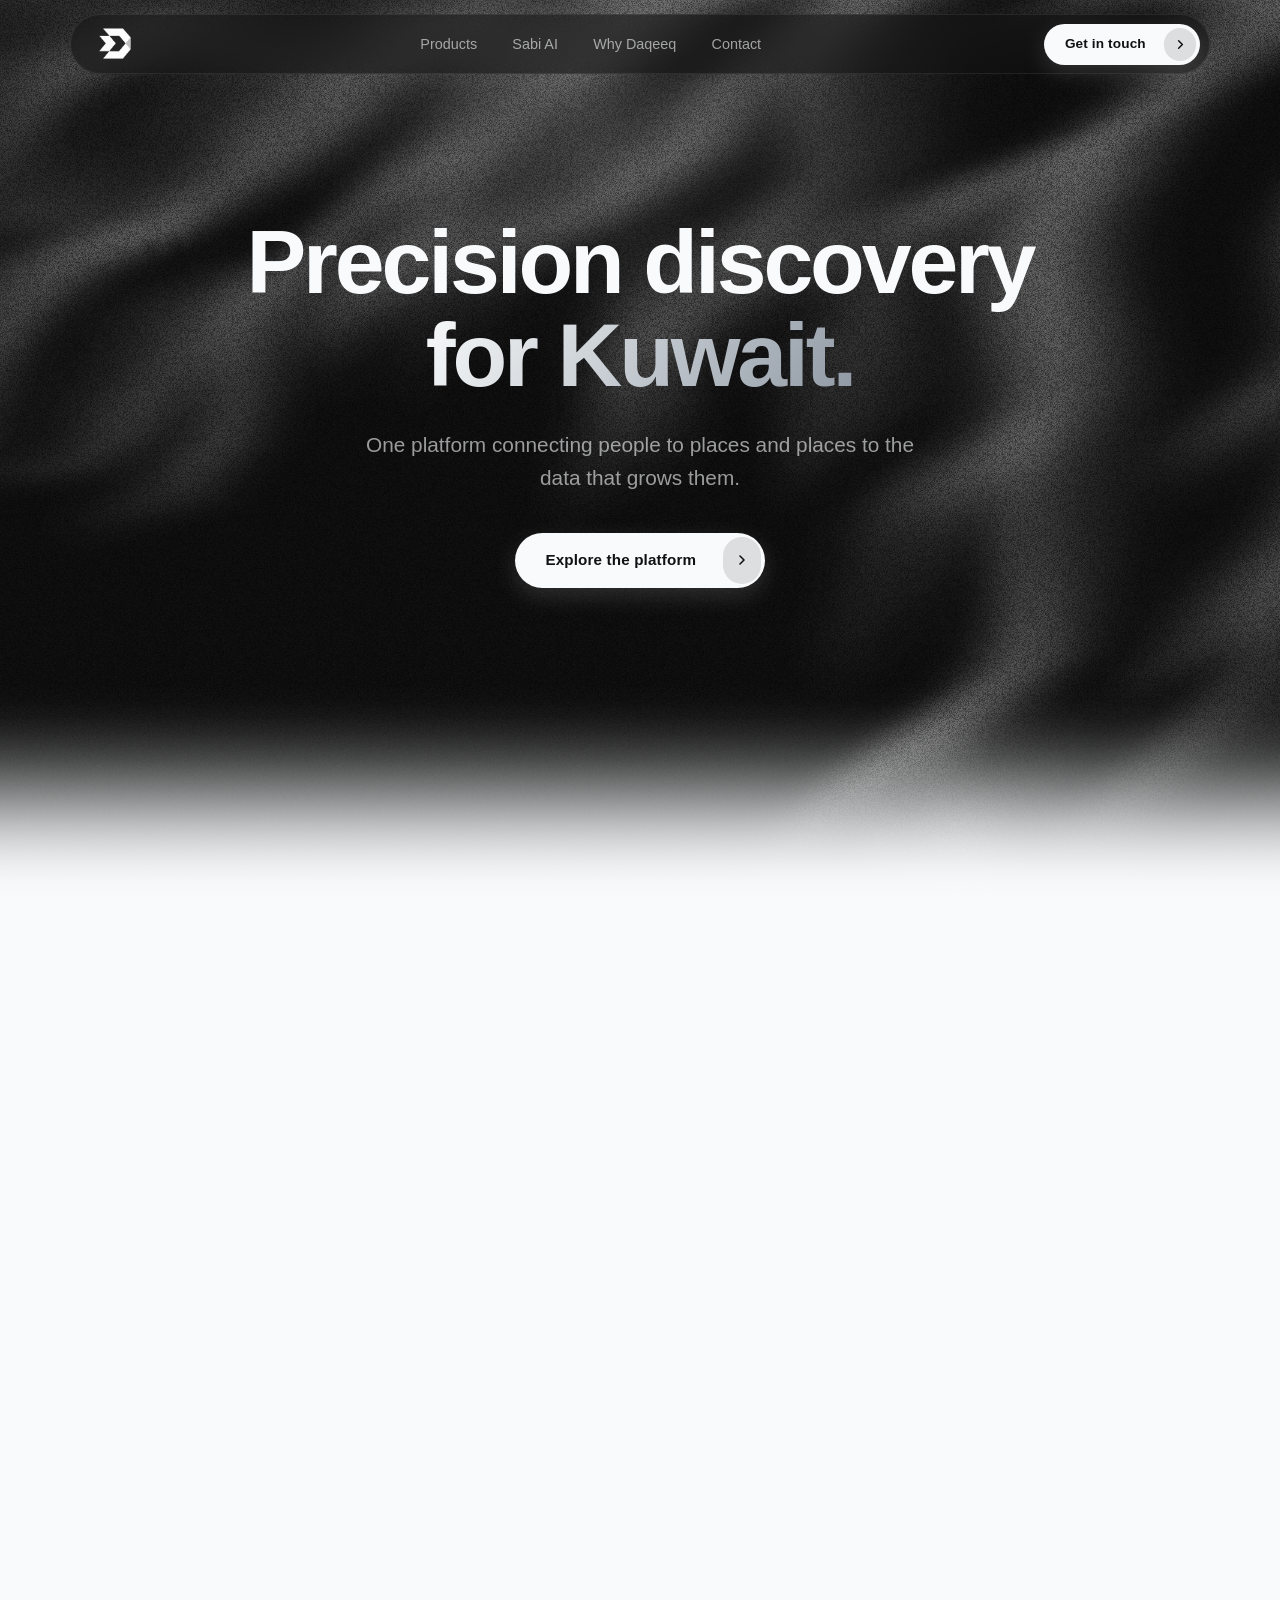
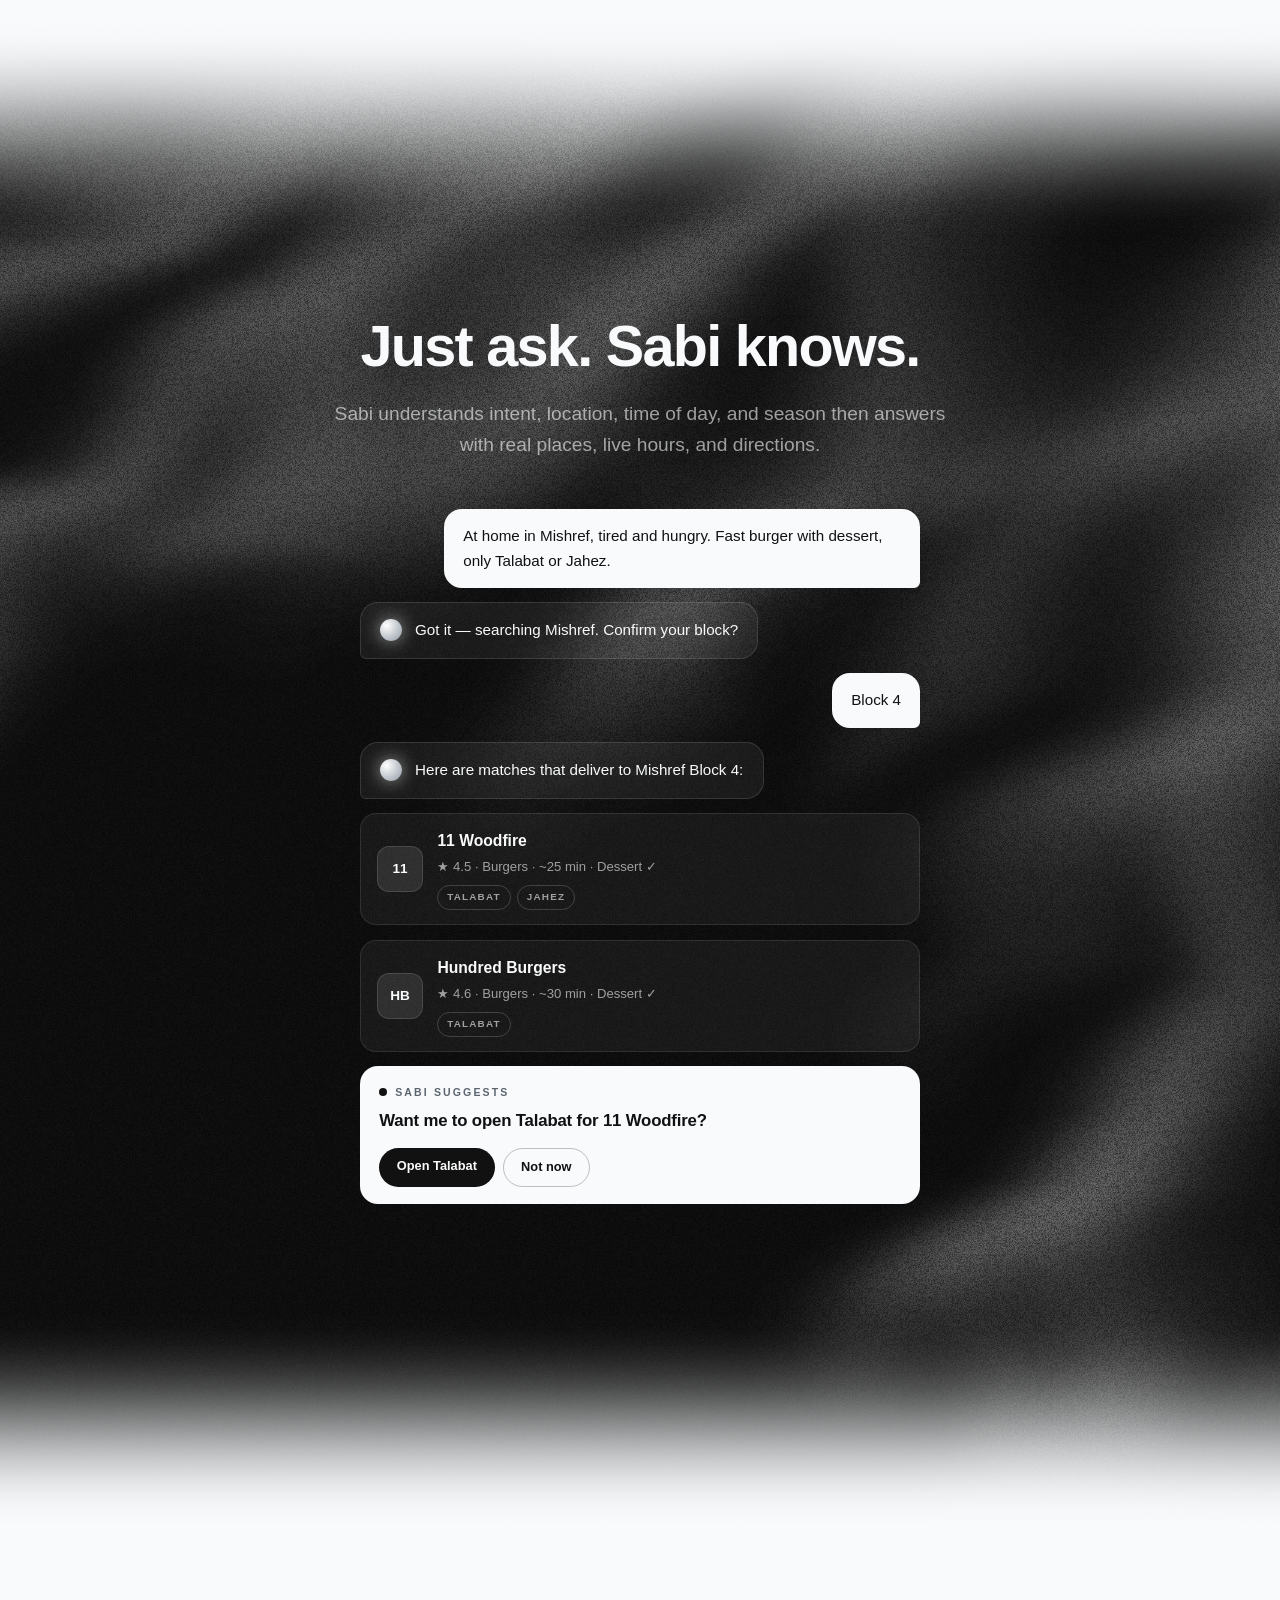
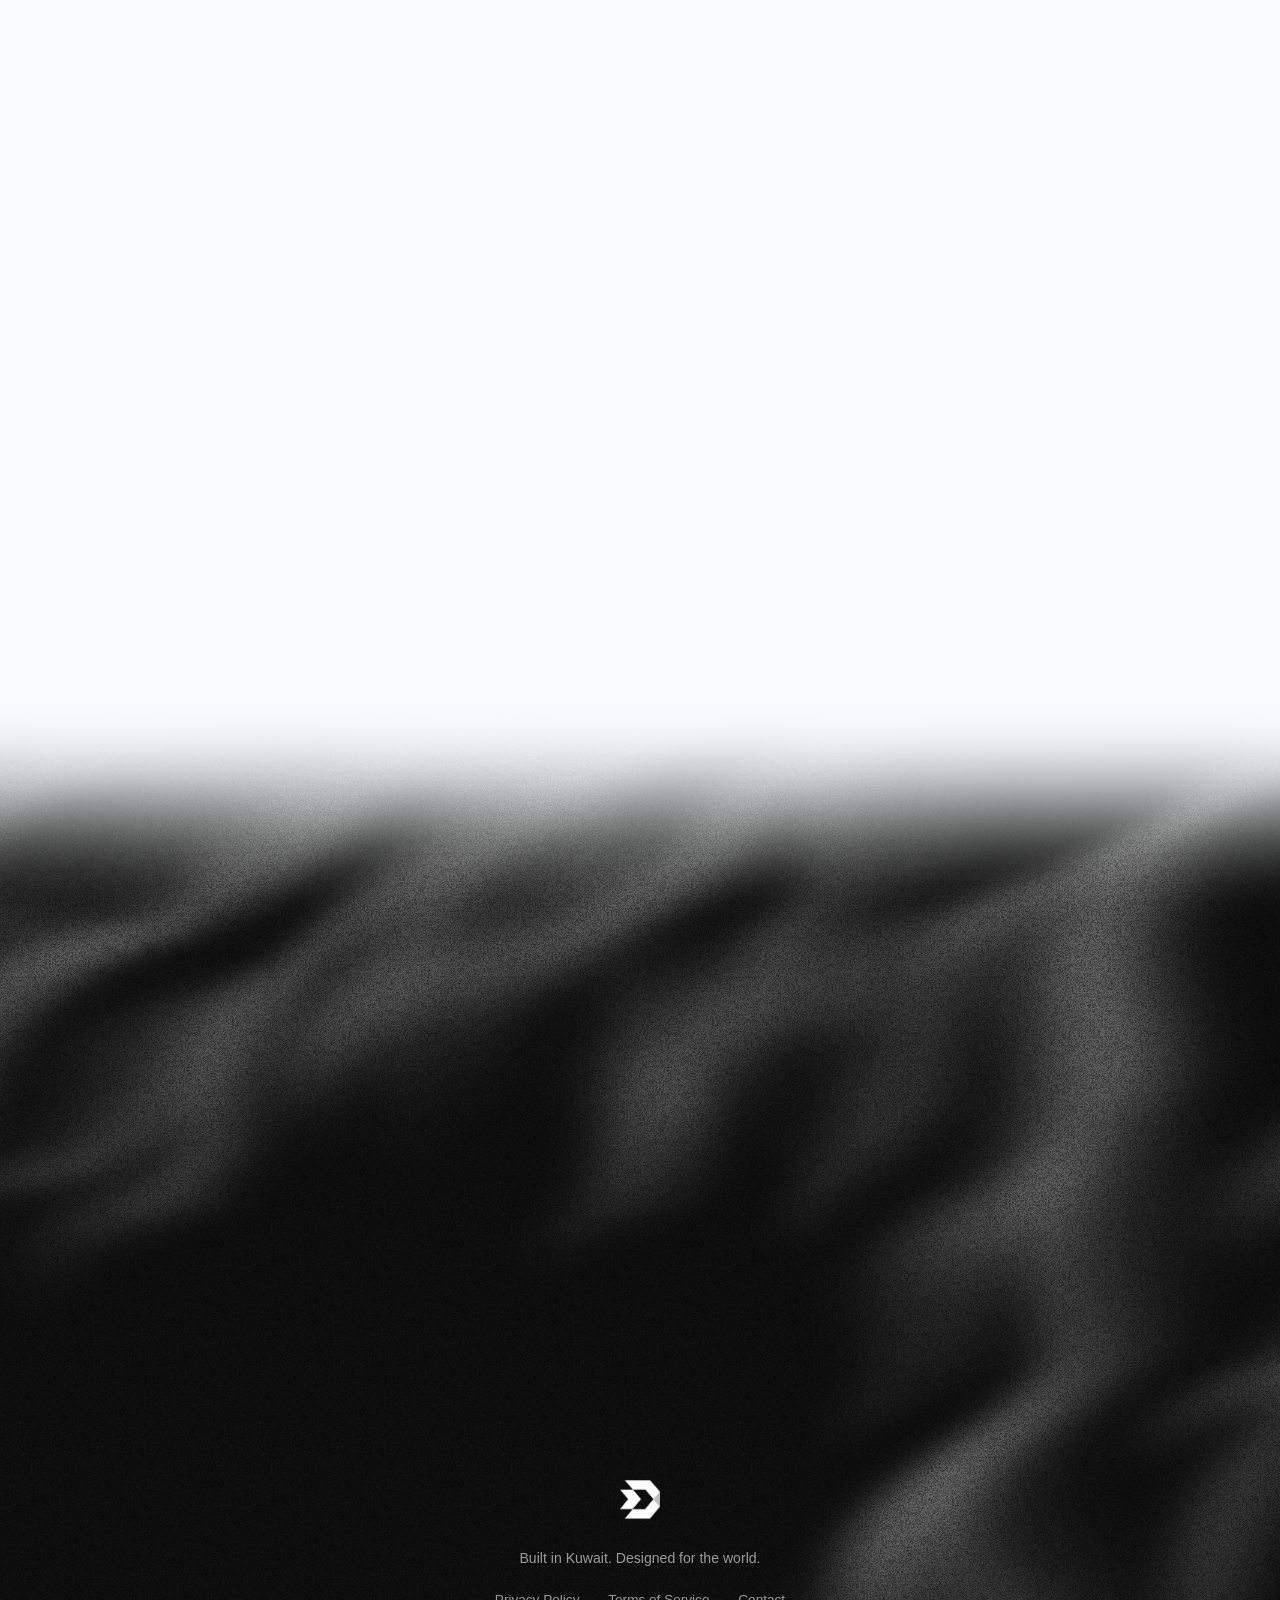
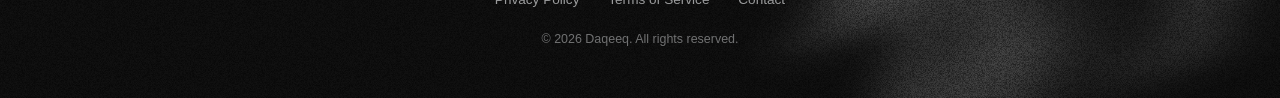
==== index.html @ 24c05a0b "Daqeeq landing site: one-page home, privacy policy, terms of service Co-Authored-By: Claude Fable 5 " ====
<!DOCTYPE html>
<html lang="en">
<head>
  <meta charset="UTF-8" />
  <meta name="viewport" content="width=device-width, initial-scale=1.0" />
  <title>Daqeeq — Precision discovery for Kuwait</title>
  <meta name="description" content="Daqeeq is a two-sided platform for Kuwait: a consumer app for discovering restaurants and places with Sabi AI, and a unified analytics hub for businesses." />
  <meta property="og:title" content="Daqeeq — Precision discovery for Kuwait" />
  <meta property="og:description" content="One platform connecting people to places — and places to the data that grows them." />
  <meta property="og:type" content="website" />
  <meta property="og:url" content="https://daqeeqgroup.com" />
  <link rel="icon" type="image/svg+xml" href="data:image/svg+xml,%3Csvg xmlns='http://www.w3.org/2000/svg' viewBox='0 0 100 100'%3E%3Crect width='100' height='100' rx='22' fill='%23111111'/%3E%3Cg transform='translate(12 12) scale(0.76)'%3E%3Cpath d='M4 32 H26 L44 50 L26 68 H4 L22 50 Z' fill='%23F8FAFB'/%3E%3Cpath d='M34 6 H64 L96 38 V62 L64 94 H34 L78 50 Z' fill='%23F8FAFB'/%3E%3Cpath d='M96 38 L96 62 L78 50 Z' fill='%23B9C0C7'/%3E%3C/g%3E%3C/svg%3E" />
  <link rel="preconnect" href="https://api.fontshare.com" />
  <link rel="preconnect" href="https://fonts.googleapis.com" />
  <link rel="preconnect" href="https://fonts.gstatic.com" crossorigin />
  <link href="https://api.fontshare.com/v2/css?f[]=satoshi@400,500,700,900&display=swap" rel="stylesheet" />
  <link rel="stylesheet" href="/assets/css/style.css?v=5" />
</head>
<body>

  <!-- ===== NAV ===== -->
  <header class="nav" id="nav">
    <div class="nav__inner">
      <a href="#top" class="nav__brand" aria-label="Daqeeq home">
        <img class="nav__logo" src="/assets/img/logo.png" alt="Daqeeq" />
      </a>
      <nav class="nav__links" aria-label="Primary">
        <a href="#products">Products</a>
        <a href="#sabi">Sabi&nbsp;AI</a>
        <a href="#why">Why&nbsp;Daqeeq</a>
        <a href="#contact">Contact</a>
      </nav>
      <a href="mailto:info@daqeeqgroup.com" class="btn btn--small btn--blue btn--cta nav__cta">
        <span class="btn__label">Get in touch</span>
        <i class="btn__arrow" aria-hidden="true"><svg viewBox="0 0 24 24" width="15" height="15" fill="none" stroke="currentColor" stroke-width="2.4" stroke-linecap="round" stroke-linejoin="round"><path d="M9 6l6 6-6 6" /></svg></i>
      </a>
    </div>
  </header>

  <main id="top">

    <!-- Shared SVG filter for the ethereal shadow effect -->
    <svg width="0" height="0" style="position:absolute" aria-hidden="true" focusable="false">
      <defs>
        <filter id="ethereal">
          <feTurbulence result="undulation" numOctaves="2" baseFrequency="0.0005,0.002" seed="0" type="turbulence" />
          <feColorMatrix id="ethereal-hue" in="undulation" type="hueRotate" values="180" />
          <feColorMatrix in="dist" result="circulation" type="matrix" values="4 0 0 0 1  4 0 0 0 1  4 0 0 0 1  1 0 0 0 0" />
          <feDisplacementMap in="SourceGraphic" in2="circulation" scale="100" result="dist" />
          <feDisplacementMap in="dist" in2="undulation" scale="100" result="output" />
        </filter>
      </defs>
    </svg>

    <!-- ===== HERO ===== -->
    <section class="hero">
      <div class="ethereal" aria-hidden="true">
        <div class="ethereal__motion"><div class="ethereal__shadow"></div></div>
        <div class="ethereal__noise"></div>
      </div>
      <div class="hero__glow" aria-hidden="true"></div>
      <div class="hero__inner">
        <h1 class="hero__title" data-reveal>
          Precision discovery<br /><span class="hero__title-accent">for Kuwait.</span>
        </h1>
        <p class="hero__sub" data-reveal>
          One platform connecting people to places and places to the data that grows them.
        </p>
        <div class="hero__actions" data-reveal>
          <a href="#products" class="btn btn--blue btn--cta">
            <span class="btn__label">Explore the platform</span>
            <i class="btn__arrow" aria-hidden="true"><svg viewBox="0 0 24 24" width="16" height="16" fill="none" stroke="currentColor" stroke-width="2.4" stroke-linecap="round" stroke-linejoin="round"><path d="M9 6l6 6-6 6" /></svg></i>
          </a>
        </div>
      </div>
    </section>

    <!-- ===== ESSENCE ===== -->
    <section class="essence">
      <div class="container">
        <div class="essence__row" data-reveal-group>
          <span data-reveal>Premium</span>
          <span data-reveal>Precise</span>
          <span data-reveal>Modern</span>
          <span data-reveal>Local</span>
          <span data-reveal>Intelligent</span>
        </div>
      </div>
    </section>

    <!-- ===== PLATFORM INTRO ===== -->
    <section class="intro" id="platform">
      <div class="container">
        <p class="eyebrow" data-reveal>The platform</p>
        <h2 class="h2" data-reveal>Discover more. <span class="text-blue">Precisely.</span></h2>
        <p class="lead" data-reveal>
          Daqeeq is a two-sided platform built in Kuwait. People use it to find their next
          favorite place. Businesses use it to understand exactly how they're discovered
          on Daqeeq and everywhere else.
        </p>
      </div>
    </section>

    <!-- ===== PRODUCTS ===== -->
    <section class="products" id="products">
      <div class="container">

        <!-- Product 1: Mobile -->
        <article class="product">
          <div class="product__text" data-reveal>
            <p class="product__num">01</p>
            <p class="eyebrow eyebrow--blue">Daqeeq Mobile</p>
            <h3 class="h3">Your next favorite place, found by asking.</h3>
            <p class="body">
              A consumer app for exploring Kuwait by map, by search, or simply by
              speaking to Sabi, Daqeeq's voice AI.
            </p>
            <ul class="feature-list">
              <li><span class="dot"></span><div><strong>Live map discovery</strong><em>Explore restaurants and venues around you, in real time.</em></div></li>
              <li><span class="dot"></span><div><strong>Natural-language search</strong><em>Search by name, cuisine, vibe — or describe what you're craving.</em></div></li>
              <li><span class="dot"></span><div><strong>Sabi voice AI</strong><em>“Late-night burgers near Salmiya” — answered with places, hours, and directions.</em></div></li>
            </ul>
          </div>
          <div class="product__visual" data-reveal>
            <img class="product__shot" src="/assets/img/app-review.png" alt="Daqeeq app showing a restaurant review with a Daqeeq Rating" loading="lazy" />
          </div>
        </article>

        <!-- Product 2: Business -->
        <article class="product product--flip">
          <div class="product__text" data-reveal>
            <p class="product__num">02</p>
            <p class="eyebrow eyebrow--blue">Daqeeq Business</p>
            <h3 class="h3">Every channel. One dashboard.</h3>
            <p class="body">
              A web dashboard where businesses see how customers discover them on Daqeeq
              blended with Instagram, TikTok, and Google in a single unified view.
            </p>
            <ul class="feature-list">
              <li><span class="dot"></span><div><strong>Native discovery analytics</strong><em>Profile views, saves, calls, directions, delivery taps — and what converts.</em></div></li>
              <li><span class="dot"></span><div><strong>Connected platforms</strong><em>Link Instagram, TikTok, and Google My Business with one click.</em></div></li>
              <li><span class="dot"></span><div><strong>AI insights chat</strong><em>Ask questions about your unified data and get actionable answers.</em></div></li>
              <li><span class="dot"></span><div><strong>Reports &amp; export</strong><em>Clean PDF and CSV reports for your team, partners, and investors.</em></div></li>
            </ul>
          </div>
          <div class="product__visual" data-reveal>
            <div class="mac">
              <div class="mac__screen">
                <span class="mac__camera" aria-hidden="true"></span>
                <img src="/assets/img/dashboard.png" alt="Daqeeq Business dashboard showing unified analytics" loading="lazy" />
              </div>
              <div class="mac__base" aria-hidden="true"></div>
            </div>
          </div>
        </article>

      </div>
    </section>

    <!-- ===== SABI ===== -->
    <section class="sabi" id="sabi">
      <div class="ethereal" aria-hidden="true">
        <div class="ethereal__motion"><div class="ethereal__shadow"></div></div>
        <div class="ethereal__noise"></div>
      </div>
      <div class="container sabi__inner">
        <p class="eyebrow eyebrow--light" data-reveal>Sabi AI</p>
        <h2 class="h2 h2--light" data-reveal>Just ask. <span class="text-blue">Sabi knows.</span></h2>
        <p class="lead lead--light" data-reveal>
          Sabi understands intent, location, time of day, and season then answers
          with real places, live hours, and directions.
        </p>
        <div class="chat">
          <div class="chat__bubble chat__bubble--user" data-reveal>
            At home in Mishref, tired and hungry. Fast burger with dessert, only Talabat or Jahez.
          </div>
          <div class="chat__bubble chat__bubble--sabi" data-reveal>
            <span class="chat__orb" aria-hidden="true"></span>
            <div>Got it — searching Mishref. Confirm your block?</div>
          </div>
          <div class="chat__bubble chat__bubble--user" data-reveal>Block 4</div>
          <div class="chat__bubble chat__bubble--sabi" data-reveal>
            <span class="chat__orb" aria-hidden="true"></span>
            <div>Here are matches that deliver to Mishref Block 4:</div>
          </div>
          <div class="chat__card" data-reveal>
            <span class="chat__card-avatar" aria-hidden="true">11</span>
            <div>
              <strong>11 Woodfire</strong>
              <em>★ 4.5 · Burgers · ~25 min · Dessert ✓</em>
              <div class="chat__tags"><span>Talabat</span><span>Jahez</span></div>
            </div>
          </div>
          <div class="chat__card" data-reveal>
            <span class="chat__card-avatar" aria-hidden="true">HB</span>
            <div>
              <strong>Hundred Burgers</strong>
              <em>★ 4.6 · Burgers · ~30 min · Dessert ✓</em>
              <div class="chat__tags"><span>Talabat</span></div>
            </div>
          </div>
          <div class="chat__suggest" data-reveal>
            <span class="chat__suggest-label">Sabi suggests</span>
            <p>Want me to open Talabat for 11 Woodfire?</p>
            <div class="chat__actions"><span>Open Talabat</span><span>Not now</span></div>
          </div>
          <div class="chat__input" data-reveal>
            <span>Ask Sabi anything…</span>
            <svg viewBox="0 0 24 24" width="18" height="18" fill="none" stroke="currentColor" stroke-width="2" stroke-linecap="round" aria-hidden="true">
              <rect x="9" y="3" width="6" height="11" rx="3" />
              <path d="M5 11a7 7 0 0 0 14 0M12 18v3" />
            </svg>
          </div>
        </div>
      </div>
    </section>

    <!-- ===== WHY ===== -->
    <section class="why" id="why">
      <div class="container">
        <p class="eyebrow" data-reveal>Why Daqeeq</p>
        <h2 class="h2" data-reveal>Four logins.<br />Or <span class="text-blue">one.</span></h2>
        <p class="lead" data-reveal>
          Today, a restaurant checks Instagram for social, TikTok for video, Google for
          reviews, and still can't see what actually drives customers. Daqeeq unifies all
          of it discovery, social, and reviews into one intelligent hub.
        </p>
        <div class="why__grid" data-reveal-group>
          <div class="why__card" data-reveal><strong>Unified data</strong><em>Daqeeq metrics blended with every platform you already use.</em></div>
          <div class="why__card" data-reveal><strong>Real conversions</strong><em>Not just views calls, directions, orders, and saves.</em></div>
          <div class="why__card" data-reveal><strong>AI that reasons</strong><em>Ask why something changed and get the root cause, not a chart.</em></div>
          <div class="why__card" data-reveal><strong>Built for Kuwait</strong><em>Local context first areas, seasons, Ramadan, and what's trending.</em></div>
        </div>
      </div>
    </section>

  </main>

  <!-- ===== CONTACT + FOOTER (shared animated background) ===== -->
  <div class="dark-tail">
    <div class="ethereal" aria-hidden="true">
      <div class="ethereal__motion"><div class="ethereal__shadow"></div></div>
      <div class="ethereal__noise"></div>
    </div>

    <section class="contact" id="contact">
      <div class="container contact__inner">
        <p class="eyebrow eyebrow--light" data-reveal>Contact</p>
        <h2 class="h2 h2--light" data-reveal>Let's talk.</h2>
        <p class="lead lead--light" data-reveal>
          Partnerships, early access, press, or anything else we'd love to hear from you.
        </p>
        <a class="contact__email" href="mailto:info@daqeeqgroup.com" data-reveal>info@daqeeqgroup.com</a>
        <p class="contact__loc" data-reveal>Kuwait City, Kuwait</p>
      </div>
    </section>

    <!-- ===== FOOTER ===== -->
    <footer class="footer">
    <div class="container footer__inner">
      <div class="footer__brand">
        <img class="footer__logo" src="/assets/img/logo.png" alt="Daqeeq" />
      </div>
      <p class="footer__tag">Built in Kuwait. Designed for the world.</p>
      <nav class="footer__links" aria-label="Legal">
        <a href="/privacy">Privacy Policy</a>
        <a href="/terms">Terms of Service</a>
        <a href="mailto:info@daqeeqgroup.com">Contact</a>
      </nav>
      <p class="footer__copy">© <span id="year">2026</span> Daqeeq. All rights reserved.</p>
    </div>
    </footer>
  </div>

  <script src="/assets/js/main.js?v=4" defer></script>
</body>
</html>
---- assets/css/style.css ----
/* ============================================================
   DAQEEQ — daqeeqgroup.com
   Ink Black #111111 · Graphite #2F2F2F · Soft White #F8FAFB
   Mist Gray #E8EDF2
   ============================================================ */

:root {
  --ink: #111111;
  --graphite: #2f2f2f;
  --white: #f8fafb;
  --mist: #e8edf2;
  --text-muted: #5c6470;
  --text-muted-light: rgba(248, 250, 251, 0.6);
  --radius: 20px;
  --fade: clamp(160px, 24vh, 240px);
  --font-en: "Satoshi", -apple-system, BlinkMacSystemFont, "Segoe UI", sans-serif;
  --font-ar: "Tajawal", sans-serif;
  --ease: cubic-bezier(0.22, 1, 0.36, 1);
}

* { margin: 0; padding: 0; box-sizing: border-box; }

/* Anchor scrolling is animated in JS (eased); CSS smooth scrolling would
   conflict with the per-frame scrollTo calls. */
html {
  scroll-padding-top: 90px;
}

body {
  font-family: var(--font-en);
  background: var(--white);
  color: var(--ink);
  line-height: 1.6;
  -webkit-font-smoothing: antialiased;
  overflow-x: hidden;
}

[lang="ar"] { font-family: var(--font-ar); }

img, svg { display: block; }
a { color: inherit; text-decoration: none; }
ul { list-style: none; }

.container {
  width: min(1140px, 92vw);
  margin-inline: auto;
}

/* ---------- Reveal animations ---------- */
[data-reveal] {
  opacity: 0;
  transform: translateY(36px);
  transition: opacity 0.9s var(--ease), transform 0.9s var(--ease);
  transition-delay: var(--d, 0s);
  will-change: opacity, transform;
}
[data-reveal].in-view {
  opacity: 1;
  transform: none;
}
@media (prefers-reduced-motion: reduce) {
  [data-reveal] { opacity: 1; transform: none; transition: none; }
}

/* ---------- Type ---------- */
.eyebrow {
  font-size: 0.78rem;
  font-weight: 700;
  letter-spacing: 0.22em;
  text-transform: uppercase;
  color: var(--text-muted);
  margin-bottom: 1.1rem;
}
.eyebrow--blue { color: var(--text-muted); }
.eyebrow--light { color: var(--text-muted-light); }

.h2 {
  font-size: clamp(2.2rem, 5.5vw, 3.6rem);
  font-weight: 900;
  letter-spacing: -0.03em;
  line-height: 1.08;
  margin-bottom: 1.4rem;
}
.h2--light { color: var(--white); }

.h3 {
  font-size: clamp(1.7rem, 3.6vw, 2.4rem);
  font-weight: 700;
  letter-spacing: -0.02em;
  line-height: 1.15;
  margin-bottom: 1rem;
}

.lead {
  font-size: clamp(1.05rem, 1.7vw, 1.2rem);
  color: var(--text-muted);
  max-width: 620px;
}
.lead--light { color: var(--text-muted-light); }

.body { color: var(--text-muted); margin-bottom: 1.6rem; }
.text-blue { color: inherit; }

/* ---------- Buttons ---------- */
.btn {
  display: inline-flex;
  align-items: center;
  justify-content: center;
  padding: 0.95rem 1.9rem;
  border-radius: 999px;
  font-weight: 700;
  font-size: 0.95rem;
  letter-spacing: 0.01em;
  transition: transform 0.35s var(--ease), box-shadow 0.35s var(--ease), background 0.35s var(--ease);
}
.btn:hover { transform: translateY(-2px); }
.btn--blue {
  background: var(--white);
  color: var(--ink);
  box-shadow: 0 8px 24px rgba(248, 250, 251, 0.15);
}
.btn--blue:hover { box-shadow: 0 14px 34px rgba(248, 250, 251, 0.25); }
.btn--ghost {
  color: var(--white);
  border: 1px solid rgba(248, 250, 251, 0.25);
}
.btn--ghost:hover { background: rgba(248, 250, 251, 0.08); }
.btn--small { padding: 0.6rem 1.3rem; font-size: 0.85rem; }

/* CTA buttons: chevron capsule sweeps across on hover */
.btn--cta {
  position: relative;
  overflow: hidden;
}
.btn--cta .btn__label {
  margin-right: 2.4rem;
  transition: opacity 0.5s var(--ease);
}
.btn--cta:hover .btn__label { opacity: 0; }
.btn__arrow {
  position: absolute;
  top: 4px;
  right: 4px;
  bottom: 4px;
  width: 2.4rem;
  display: grid;
  place-items: center;
  border-radius: 999px;
  background: rgba(17, 17, 17, 0.12);
  color: var(--ink);
  transition: width 0.5s var(--ease), transform 0.15s var(--ease);
}
.btn--cta:hover .btn__arrow { width: calc(100% - 8px); }
.btn--cta:active .btn__arrow { transform: scale(0.95); }
.btn--small.btn--cta .btn__label { margin-right: 2.1rem; }
.btn--small.btn--cta .btn__arrow { width: 2rem; }
.btn--small.btn--cta:hover .btn__arrow { width: calc(100% - 8px); }

/* ---------- Nav ---------- */
.nav {
  position: fixed;
  top: 14px;
  left: 0;
  right: 0;
  z-index: 100;
}
.nav__inner {
  width: min(1140px, 94vw);
  margin-inline: auto;
  display: flex;
  align-items: center;
  justify-content: space-between;
  padding: 0.45rem 0.55rem 0.45rem 1.4rem;
  border-radius: 999px;
  background: rgba(17, 17, 17, 0.55);
  backdrop-filter: blur(16px);
  -webkit-backdrop-filter: blur(16px);
  border: 1px solid rgba(248, 250, 251, 0.08);
  transition: background 0.4s var(--ease);
}
.nav.is-scrolled .nav__inner {
  background: rgba(17, 17, 17, 0.85);
}
.nav__brand {
  display: flex;
  align-items: center;
  gap: 0.6rem;
}
.nav__logo { height: 44px; width: auto; }
.nav__links {
  display: flex;
  gap: 2.2rem;
}
.nav__links a {
  color: var(--text-muted-light);
  font-size: 0.9rem;
  font-weight: 500;
  transition: color 0.3s;
}
.nav__links a:hover { color: var(--white); }
@media (max-width: 760px) {
  .nav__links { display: none; }
}

/* ---------- Ethereal shadow effect (dark sections) ---------- */
.ethereal {
  position: absolute;
  inset: 0;
  overflow: hidden;
  pointer-events: none;
}
.ethereal__motion {
  position: absolute;
  inset: -100px;
  filter: url(#ethereal) blur(4px);
}
.ethereal__shadow {
  width: 100%;
  height: 100%;
  background-color: rgba(128, 128, 128, 1);
  mask-image: url("/assets/img/ethereal-mask.png");
  -webkit-mask-image: url("/assets/img/ethereal-mask.png");
  mask-size: cover;
  -webkit-mask-size: cover;
  mask-repeat: no-repeat;
  -webkit-mask-repeat: no-repeat;
  mask-position: center;
  -webkit-mask-position: center;
}
.ethereal__noise {
  position: absolute;
  inset: 0;
  background-image: url("/assets/img/noise.png");
  background-size: 240px;
  background-repeat: repeat;
  opacity: 0.5;
}
@media (prefers-reduced-motion: reduce) {
  .ethereal__motion { filter: blur(4px); }
}

/* ---------- Smooth section transitions ----------
   Eased (S-curve) gradient stops so the fade has zero slope at both
   ends — a plain linear gradient leaves a visible edge line. */
.hero::after,
.sabi::before,
.sabi::after,
.dark-tail::before {
  content: "";
  position: absolute;
  left: 0;
  right: 0;
  height: var(--fade);
  pointer-events: none;
  z-index: 2;
}
.hero::after,
.sabi::after {
  bottom: 0;
  background: linear-gradient(
    to top,
    rgb(248, 250, 251) 0%,
    rgba(248, 250, 251, 0.987) 8.1%,
    rgba(248, 250, 251, 0.951) 15.5%,
    rgba(248, 250, 251, 0.896) 22.5%,
    rgba(248, 250, 251, 0.825) 29%,
    rgba(248, 250, 251, 0.741) 35.3%,
    rgba(248, 250, 251, 0.648) 41.2%,
    rgba(248, 250, 251, 0.55) 47.1%,
    rgba(248, 250, 251, 0.45) 52.9%,
    rgba(248, 250, 251, 0.352) 58.8%,
    rgba(248, 250, 251, 0.259) 64.7%,
    rgba(248, 250, 251, 0.175) 71%,
    rgba(248, 250, 251, 0.104) 77.5%,
    rgba(248, 250, 251, 0.049) 84.5%,
    rgba(248, 250, 251, 0.013) 91.9%,
    rgba(248, 250, 251, 0) 100%
  );
}
.sabi::before,
.dark-tail::before {
  top: 0;
  background: linear-gradient(
    to bottom,
    rgb(248, 250, 251) 0%,
    rgba(248, 250, 251, 0.987) 8.1%,
    rgba(248, 250, 251, 0.951) 15.5%,
    rgba(248, 250, 251, 0.896) 22.5%,
    rgba(248, 250, 251, 0.825) 29%,
    rgba(248, 250, 251, 0.741) 35.3%,
    rgba(248, 250, 251, 0.648) 41.2%,
    rgba(248, 250, 251, 0.55) 47.1%,
    rgba(248, 250, 251, 0.45) 52.9%,
    rgba(248, 250, 251, 0.352) 58.8%,
    rgba(248, 250, 251, 0.259) 64.7%,
    rgba(248, 250, 251, 0.175) 71%,
    rgba(248, 250, 251, 0.104) 77.5%,
    rgba(248, 250, 251, 0.049) 84.5%,
    rgba(248, 250, 251, 0.013) 91.9%,
    rgba(248, 250, 251, 0) 100%
  );
}

/* ---------- Hero ---------- */
.hero {
  position: relative;
  min-height: 100svh;
  display: flex;
  align-items: center;
  justify-content: center;
  padding-bottom: 6rem;
  background: var(--ink);
  color: var(--white);
  overflow: hidden;
}
.hero__glow {
  position: absolute;
  top: -30%;
  left: 50%;
  transform: translateX(-50%);
  width: 1100px;
  height: 700px;
  background: radial-gradient(closest-side, rgba(248, 250, 251, 0.07), transparent 70%);
  pointer-events: none;
}
.hero__inner {
  position: relative;
  z-index: 3;
  text-align: center;
  width: min(900px, 92vw);
  margin-inline: auto;
}
.hero__title {
  font-size: clamp(2.8rem, 8vw, 5.6rem);
  font-weight: 900;
  letter-spacing: -0.035em;
  line-height: 1.04;
  margin-bottom: 1.6rem;
}
.hero__title-accent {
  background: linear-gradient(120deg, #f8fafb, #8f99a4);
  -webkit-background-clip: text;
  background-clip: text;
  color: transparent;
}
.hero__sub {
  font-size: clamp(1.05rem, 2vw, 1.3rem);
  color: var(--text-muted-light);
  max-width: 560px;
  margin: 0 auto 2.4rem;
}
.hero__actions {
  display: flex;
  gap: 1rem;
  justify-content: center;
  flex-wrap: wrap;
}

/* ---------- Essence strip ---------- */
.essence {
  background: var(--white);
  padding: 2.6rem 0;
}
.essence__row {
  display: flex;
  justify-content: space-between;
  flex-wrap: wrap;
  gap: 1.2rem 2rem;
}
.essence__row span {
  font-weight: 700;
  letter-spacing: 0.16em;
  text-transform: uppercase;
  font-size: 0.85rem;
  color: var(--graphite);
}

/* ---------- Intro ---------- */
.intro {
  padding: clamp(5rem, 12vw, 9rem) 0 clamp(3rem, 7vw, 5rem);
  background: var(--white);
}

/* ---------- Products ---------- */
.products {
  background: var(--white);
  padding-bottom: clamp(4rem, 9vw, 7rem);
}
.product {
  display: grid;
  grid-template-columns: 1fr 1fr;
  gap: clamp(2.5rem, 6vw, 6rem);
  align-items: center;
  padding: clamp(3rem, 7vw, 5.5rem) 0;
}
.product--flip .product__text { order: 2; }
.product--flip .product__visual { order: 1; }
@media (max-width: 860px) {
  .product { grid-template-columns: 1fr; }
  .product--flip .product__text { order: 1; }
  .product--flip .product__visual { order: 2; }
}
.product__num {
  font-size: 2.6rem;
  font-weight: 900;
  color: #c6cfd9;
  line-height: 1;
  margin-bottom: 1rem;
}
.feature-list { display: grid; gap: 1.15rem; }
.feature-list li { display: flex; gap: 0.9rem; align-items: flex-start; }
.feature-list .dot {
  flex: none;
  width: 9px;
  height: 9px;
  margin-top: 0.5rem;
  border-radius: 50%;
  background: var(--ink);
}
.feature-list strong { display: block; font-weight: 700; }
.feature-list em {
  font-style: normal;
  color: var(--text-muted);
  font-size: 0.93rem;
}

/* ---------- Product visuals ---------- */
.product__visual { display: flex; justify-content: center; }
.product__shot {
  width: min(320px, 78vw);
  height: auto;
  filter: drop-shadow(0 36px 56px rgba(17, 17, 17, 0.35));
  transition: transform 0.6s var(--ease);
}
.product__shot:hover { transform: translateY(-8px) rotate(-1deg); }
.chat__orb {
  flex: none;
  width: 26px;
  height: 26px;
  border-radius: 50%;
  background: radial-gradient(circle at 30% 30%, #ffffff, #8f99a4);
  box-shadow: 0 0 18px rgba(248, 250, 251, 0.6);
  animation: pulse 2.6s ease-in-out infinite;
}
@keyframes pulse {
  0%, 100% { box-shadow: 0 0 12px rgba(248, 250, 251, 0.45); }
  50% { box-shadow: 0 0 26px rgba(248, 250, 251, 0.8); }
}

/* ---------- MacBook mockup ---------- */
.mac {
  width: min(620px, 92vw);
  filter: drop-shadow(0 36px 56px rgba(17, 17, 17, 0.32));
  transition: transform 0.6s var(--ease);
}
.mac:hover { transform: translateY(-8px); }
.mac__screen {
  position: relative;
  background: linear-gradient(180deg, #17181a, #0c0d0e);
  border: 1px solid #2c2e31;
  border-radius: 18px 18px 0 0;
  padding: 18px 12px 14px;
}
.mac__camera {
  position: absolute;
  top: 7px;
  left: 50%;
  transform: translateX(-50%);
  width: 5px;
  height: 5px;
  border-radius: 50%;
  background: #2f3338;
  box-shadow: inset 0 0 2px #000;
}
.mac__screen img {
  width: 100%;
  height: auto;
  border-radius: 6px;
  display: block;
}
.mac__base {
  position: relative;
  height: 16px;
  margin: 0 -30px;
  background: linear-gradient(180deg, #eceef0 0%, #c7cacd 45%, #8f9296 100%);
  border-radius: 2px 2px 14px 14px;
}
.mac__base::before {
  content: "";
  position: absolute;
  top: 0;
  left: 50%;
  transform: translateX(-50%);
  width: 116px;
  height: 7px;
  background: linear-gradient(180deg, #9da0a4, #d4d6d9);
  border-radius: 0 0 9px 9px;
}
.mac__base::after {
  content: "";
  position: absolute;
  inset: auto 0 0 0;
  height: 3px;
  background: linear-gradient(180deg, rgba(0, 0, 0, 0.12), rgba(0, 0, 0, 0.3));
  border-radius: 0 0 14px 14px;
}

/* ---------- Sabi section ---------- */
.sabi {
  position: relative;
  background: var(--ink);
  padding: calc(var(--fade) + 2.5rem) 0;
  overflow: hidden;
}
.sabi__inner { position: relative; z-index: 3; text-align: center; }
.sabi .lead { margin-inline: auto; margin-bottom: 3rem; }
.chat {
  max-width: 560px;
  margin-inline: auto;
  display: grid;
  gap: 0.9rem;
}
.chat__bubble {
  border-radius: 18px;
  padding: 0.95rem 1.2rem;
  font-size: 0.95rem;
  text-align: left;
}
.chat__bubble--user {
  background: var(--white);
  color: var(--ink);
  font-weight: 500;
  justify-self: end;
  max-width: 85%;
  border-bottom-right-radius: 6px;
}
.chat__bubble--sabi {
  display: flex;
  align-items: flex-start;
  gap: 0.8rem;
  background: rgba(248, 250, 251, 0.06);
  border: 1px solid rgba(248, 250, 251, 0.12);
  color: var(--white);
  justify-self: start;
  max-width: 85%;
  border-bottom-left-radius: 6px;
}
.chat__bubble--sabi .chat__orb {
  width: 22px;
  height: 22px;
  margin-top: 1px;
}
.chat__card {
  display: flex;
  align-items: center;
  gap: 0.9rem;
  background: rgba(248, 250, 251, 0.05);
  border: 1px solid rgba(248, 250, 251, 0.1);
  border-radius: 16px;
  padding: 0.9rem 1rem;
  text-align: left;
}
.chat__card-avatar {
  flex: none;
  width: 46px;
  height: 46px;
  border-radius: 12px;
  background: rgba(248, 250, 251, 0.1);
  border: 1px solid rgba(248, 250, 251, 0.12);
  display: grid;
  place-items: center;
  font-weight: 900;
  font-size: 0.85rem;
  color: var(--white);
}
.chat__card strong {
  display: block;
  color: var(--white);
  font-size: 0.98rem;
}
.chat__card em {
  display: block;
  font-style: normal;
  color: var(--text-muted-light);
  font-size: 0.82rem;
  margin: 0.15rem 0 0.5rem;
}
.chat__tags {
  display: flex;
  gap: 0.4rem;
}
.chat__tags span {
  font-size: 0.62rem;
  font-weight: 700;
  letter-spacing: 0.12em;
  text-transform: uppercase;
  color: var(--text-muted-light);
  border: 1px solid rgba(248, 250, 251, 0.18);
  padding: 0.22rem 0.55rem;
  border-radius: 999px;
}
.chat__suggest {
  background: var(--white);
  color: var(--ink);
  border-radius: 18px;
  padding: 1.1rem 1.2rem;
  text-align: left;
}
.chat__suggest-label {
  display: flex;
  align-items: center;
  gap: 0.5rem;
  font-size: 0.66rem;
  font-weight: 900;
  letter-spacing: 0.2em;
  text-transform: uppercase;
  color: var(--text-muted);
  margin-bottom: 0.45rem;
}
.chat__suggest-label::before {
  content: "";
  width: 8px;
  height: 8px;
  border-radius: 50%;
  background: var(--ink);
}
.chat__suggest p {
  font-weight: 700;
  font-size: 1.05rem;
  letter-spacing: -0.01em;
  margin-bottom: 0.85rem;
}
.chat__actions {
  display: flex;
  gap: 0.5rem;
}
.chat__actions span {
  font-size: 0.8rem;
  font-weight: 700;
  padding: 0.5rem 1.1rem;
  border-radius: 999px;
}
.chat__actions span:first-child {
  background: var(--ink);
  color: var(--white);
}
.chat__actions span + span {
  border: 1px solid rgba(17, 17, 17, 0.25);
  color: var(--ink);
}
.chat__input {
  display: flex;
  align-items: center;
  justify-content: space-between;
  gap: 0.8rem;
  background: rgba(248, 250, 251, 0.06);
  border: 1px solid rgba(248, 250, 251, 0.12);
  border-radius: 999px;
  padding: 0.85rem 1.2rem;
  color: var(--text-muted-light);
  font-size: 0.9rem;
  text-align: left;
}

/* ---------- Why ---------- */
.why {
  background: var(--white);
  padding: clamp(5rem, 12vw, 9rem) 0;
}
.why__grid {
  margin-top: 3rem;
  display: grid;
  grid-template-columns: repeat(auto-fit, minmax(230px, 1fr));
  gap: 1.1rem;
}
.why__card {
  background: #fff;
  border: 1px solid var(--mist);
  border-radius: var(--radius);
  padding: 1.6rem 1.5rem;
  transition: transform 0.45s var(--ease), box-shadow 0.45s var(--ease), border-color 0.45s var(--ease);
}
.why__card:hover {
  transform: translateY(-6px);
  border-color: rgba(17, 17, 17, 0.3);
  box-shadow: 0 24px 48px -20px rgba(17, 17, 17, 0.18);
}
.why__card strong { display: block; font-size: 1.05rem; margin-bottom: 0.4rem; }
.why__card em {
  font-style: normal;
  color: var(--text-muted);
  font-size: 0.92rem;
}

/* ---------- Contact ---------- */
.dark-tail {
  position: relative;
  background: var(--ink);
  overflow: hidden;
}
.contact {
  position: relative;
  padding: calc(var(--fade) + 2.5rem) 0 clamp(5rem, 12vw, 9rem);
}
.contact__inner { position: relative; z-index: 3; text-align: center; }
.contact .lead { margin-inline: auto; }
.contact__email {
  display: inline-block;
  margin-top: 2.2rem;
  font-size: clamp(1.3rem, 3.6vw, 2.1rem);
  font-weight: 700;
  letter-spacing: -0.02em;
  color: var(--white);
  border-bottom: 2px solid var(--white);
  padding-bottom: 0.25rem;
  transition: color 0.3s, border-color 0.3s;
}
.contact__email:hover { color: var(--text-muted-light); }
.contact__loc {
  margin-top: 1.2rem;
  color: var(--text-muted-light);
  font-size: 0.9rem;
  letter-spacing: 0.14em;
  text-transform: uppercase;
}

/* ---------- Footer ---------- */
.footer {
  position: relative;
  padding: 3rem 0;
  color: var(--text-muted-light);
}
.footer--solid { background: var(--ink); }
.footer__inner {
  position: relative;
  display: grid;
  gap: 1.2rem;
  justify-items: center;
  text-align: center;
}
.footer__brand {
  display: flex;
  align-items: center;
}
.footer__logo { height: 56px; width: auto; }
.footer__tag { font-size: 0.88rem; }
.footer__links { display: flex; gap: 1.8rem; flex-wrap: wrap; justify-content: center; }
.footer__links a {
  font-size: 0.85rem;
  transition: color 0.3s;
}
.footer__links a:hover { color: var(--white); }
.footer__copy { font-size: 0.78rem; opacity: 0.7; }

/* ============================================================
   LEGAL PAGES (/privacy, /terms)
   ============================================================ */
.legal-page { background: var(--white); }
.legal {
  width: min(760px, 92vw);
  margin-inline: auto;
  padding: 9rem 0 5rem;
}
.legal h1 {
  font-size: clamp(2.1rem, 5vw, 3rem);
  font-weight: 900;
  letter-spacing: -0.03em;
  line-height: 1.1;
  margin-bottom: 0.6rem;
}
.legal .legal__updated {
  color: var(--text-muted);
  font-size: 0.9rem;
  margin-bottom: 3rem;
}
.legal h2 {
  font-size: 1.35rem;
  font-weight: 700;
  letter-spacing: -0.01em;
  margin: 2.6rem 0 0.8rem;
}
.legal h3 {
  font-size: 1.05rem;
  font-weight: 700;
  margin: 1.8rem 0 0.5rem;
}
.legal p, .legal li {
  color: var(--graphite);
  font-size: 0.98rem;
  margin-bottom: 0.8rem;
}
.legal ul {
  list-style: disc;
  padding-left: 1.4rem;
  margin-bottom: 1rem;
}
.legal ul li { margin-bottom: 0.45rem; }
.legal a { color: var(--ink); font-weight: 700; text-decoration: underline; }
.legal a:hover { text-decoration: underline; }
.legal .legal__contact-box {
  margin-top: 2.5rem;
  background: var(--mist);
  border-radius: var(--radius);
  padding: 1.5rem 1.7rem;
}
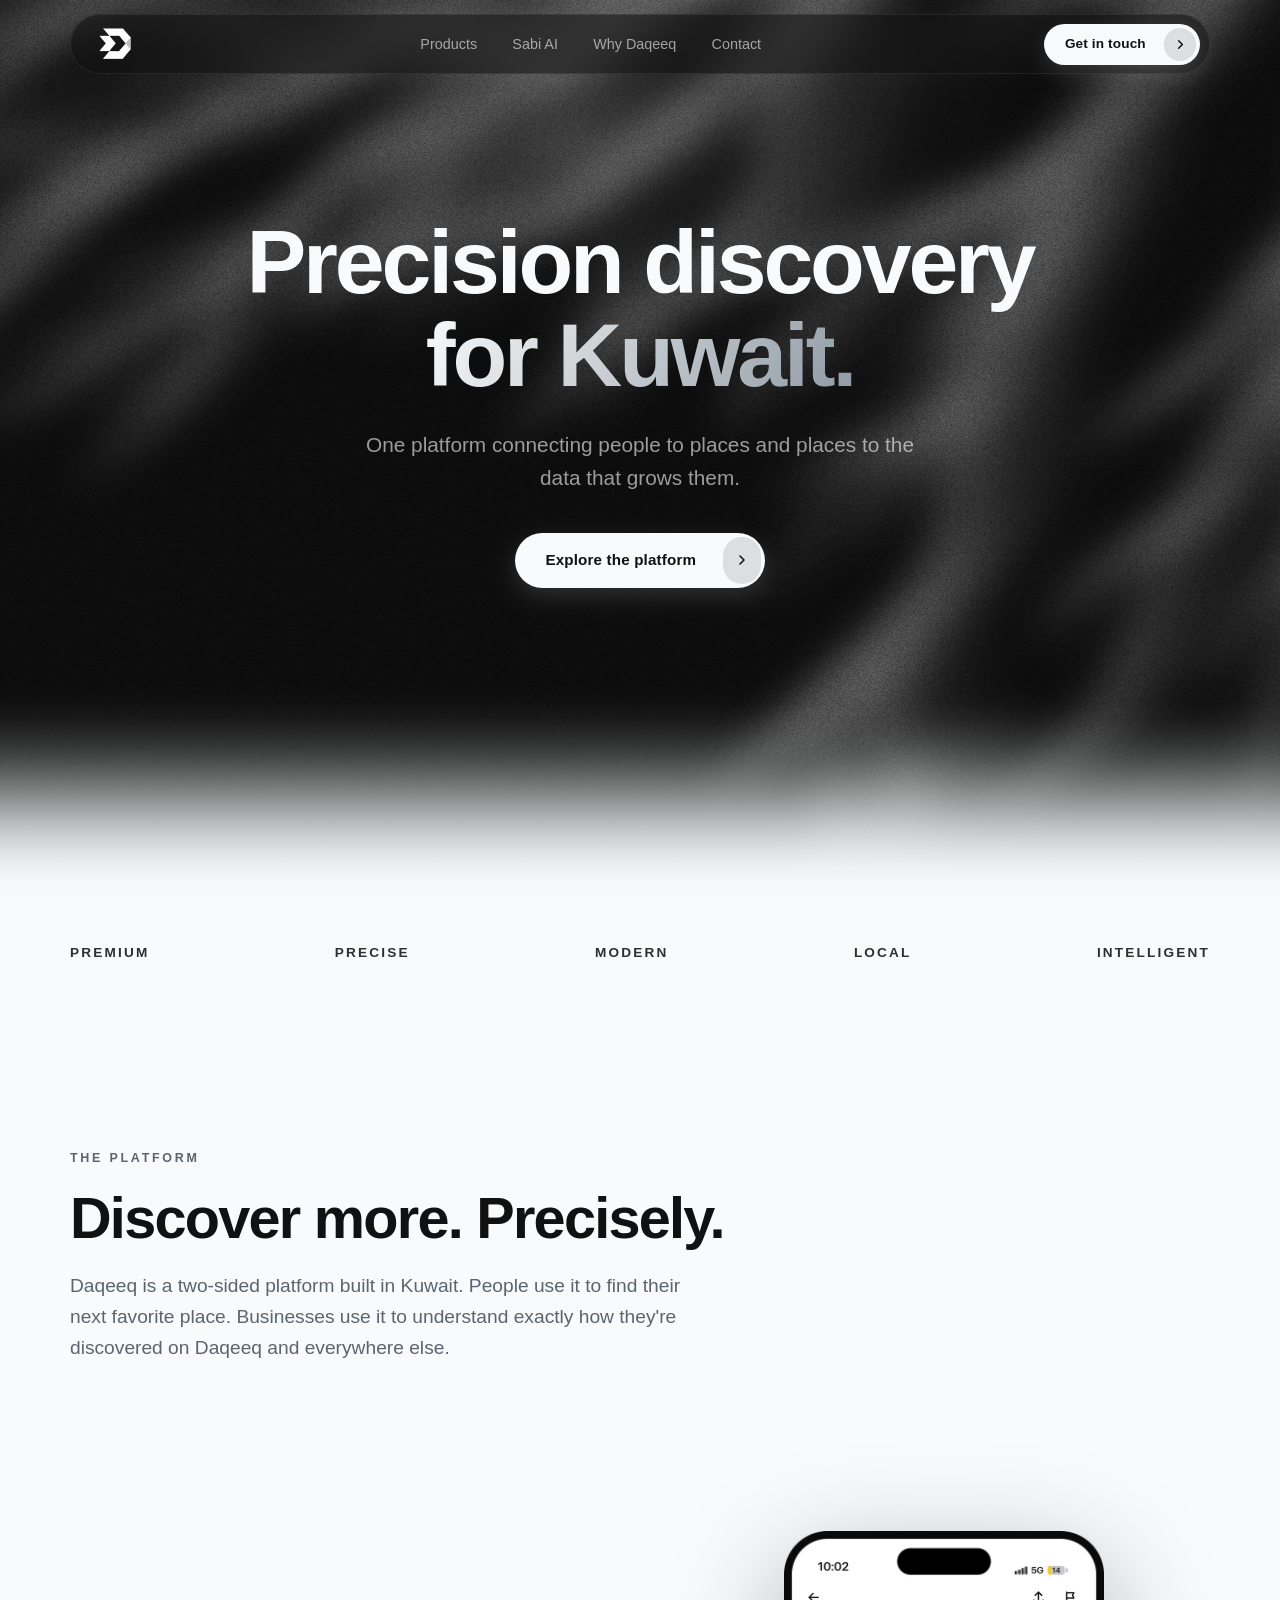
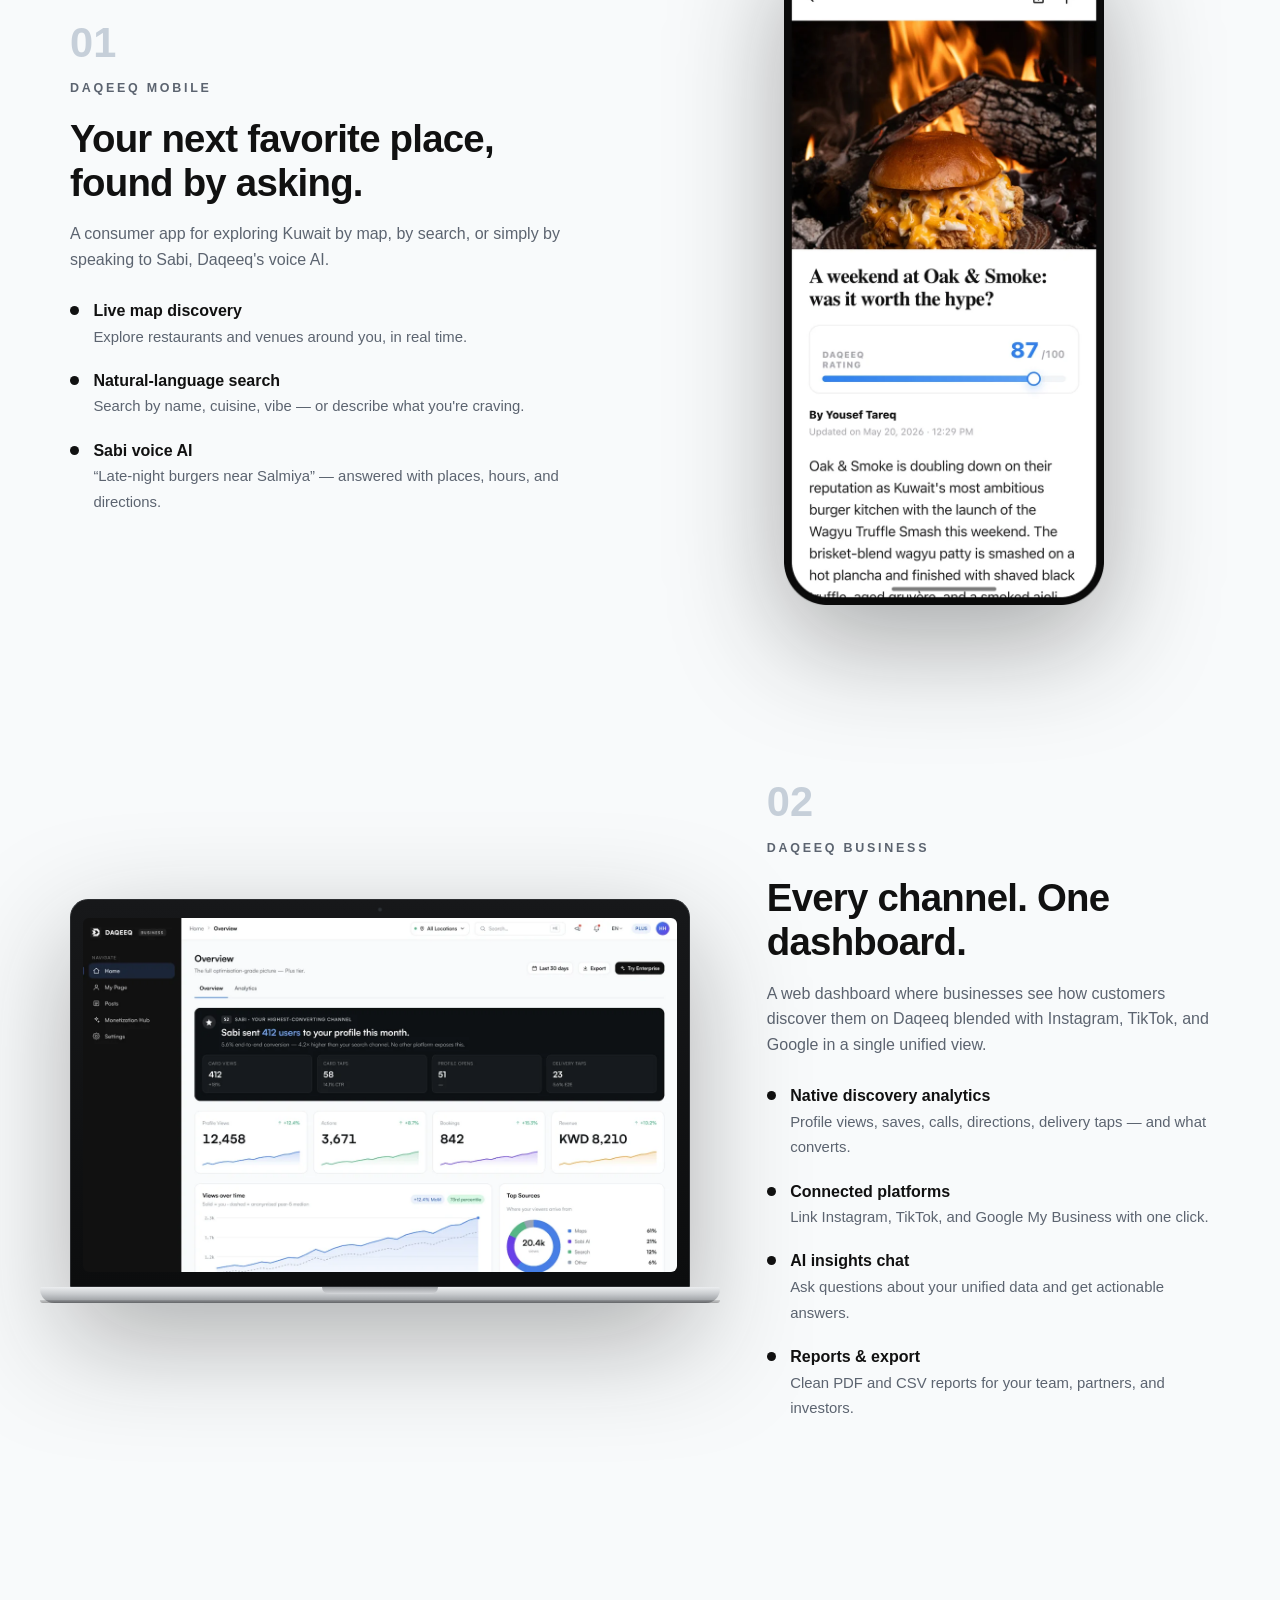
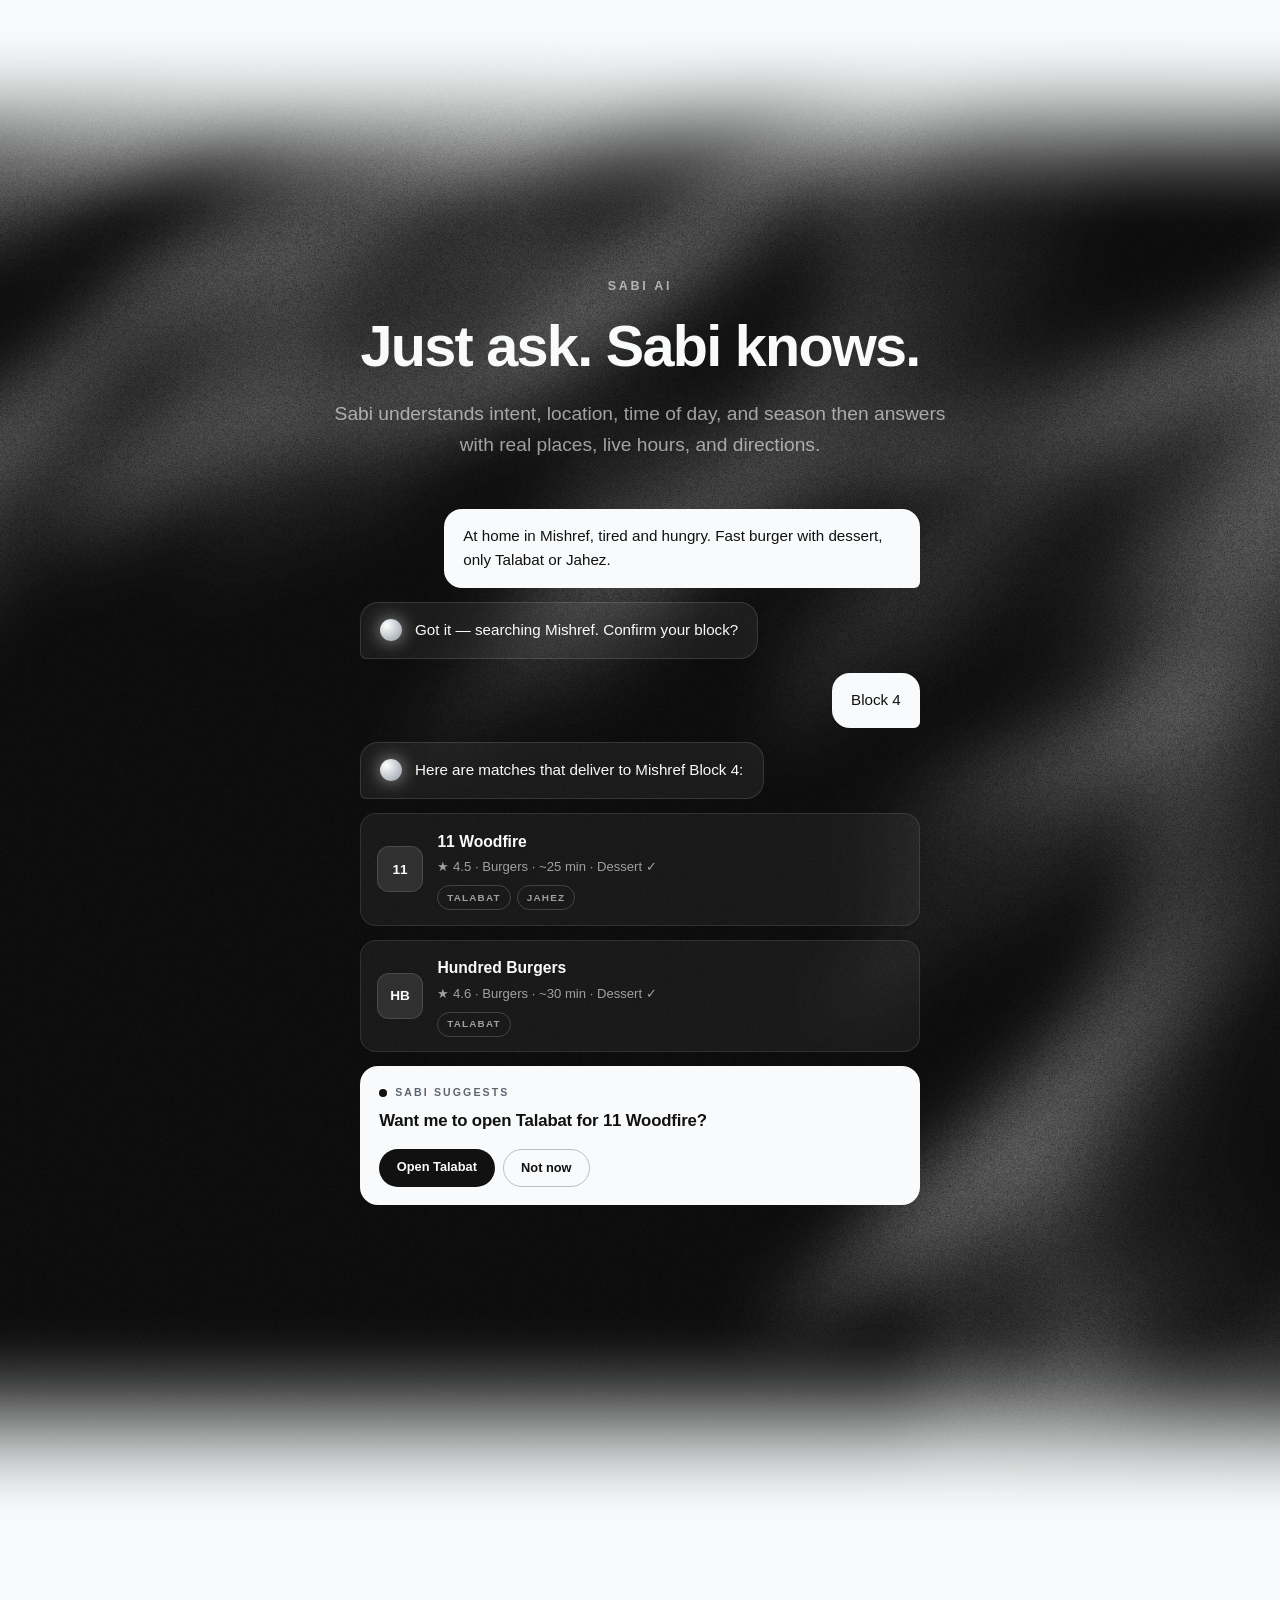
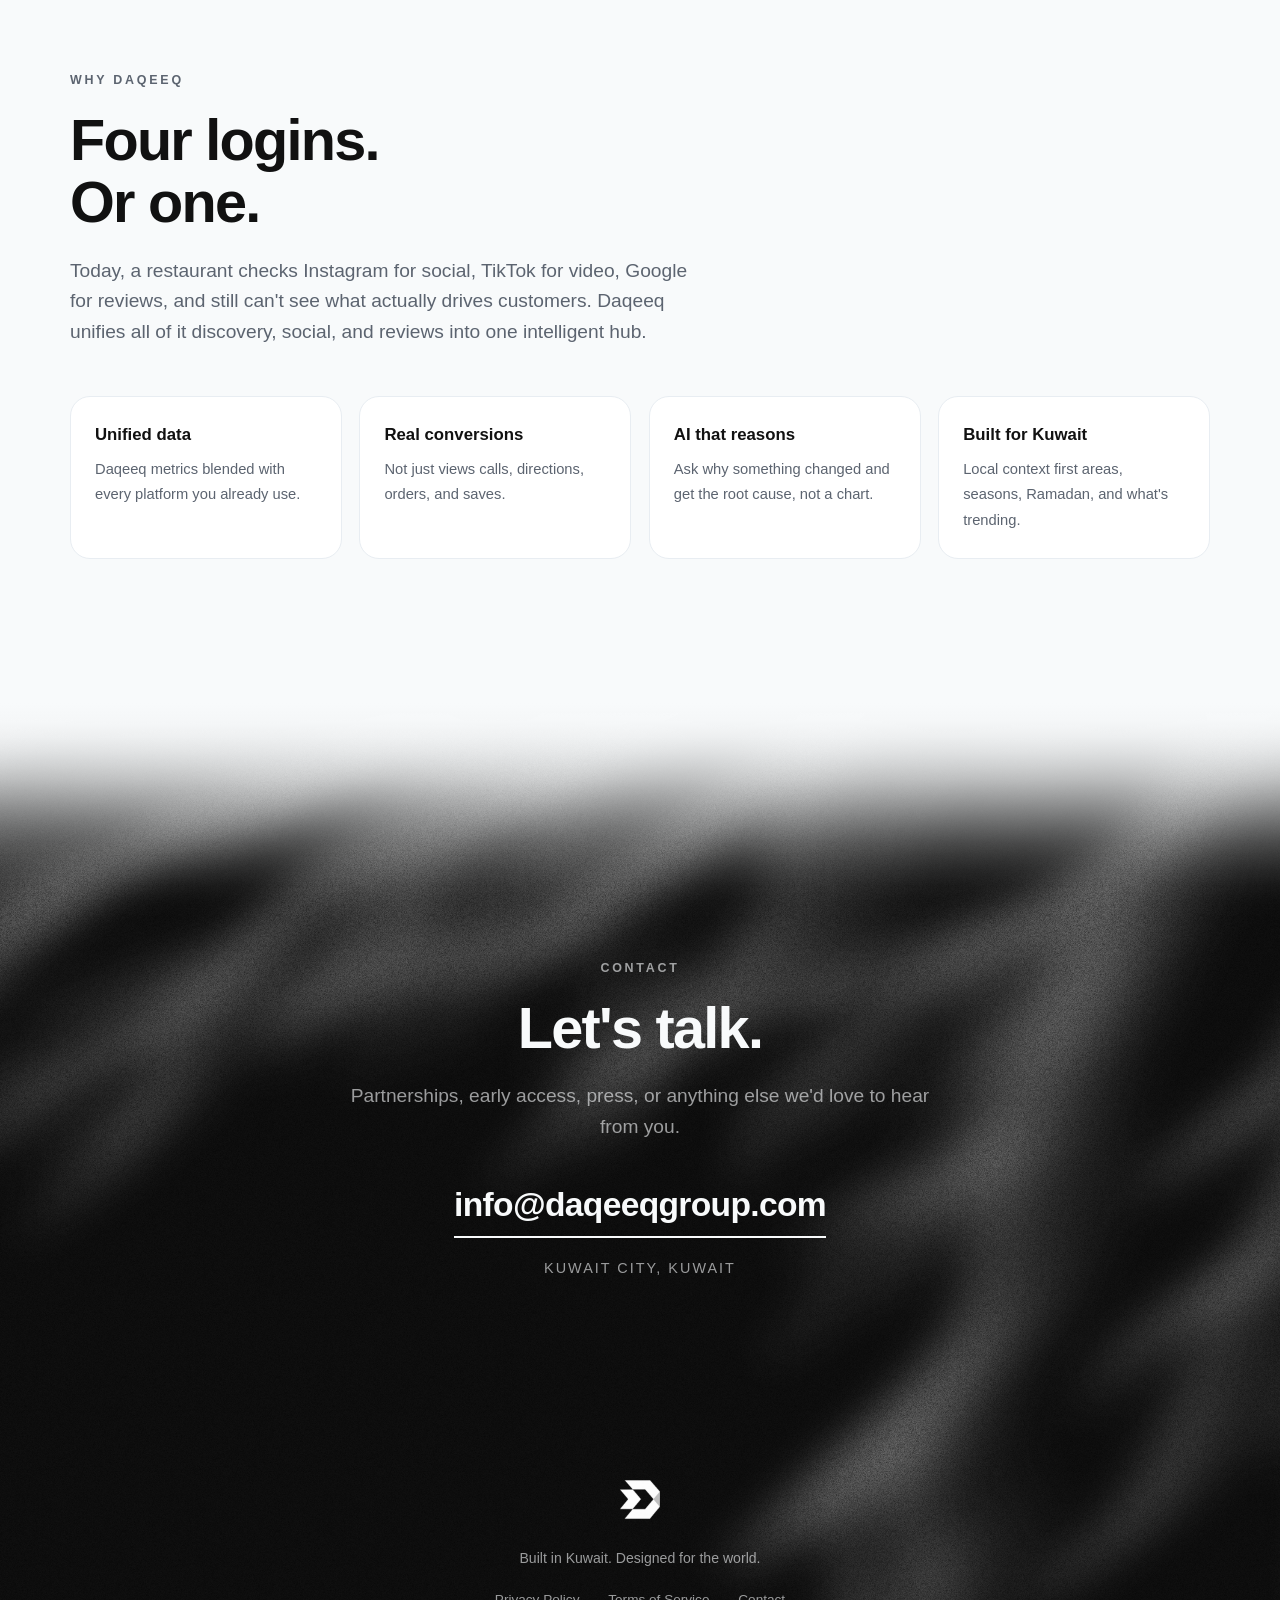
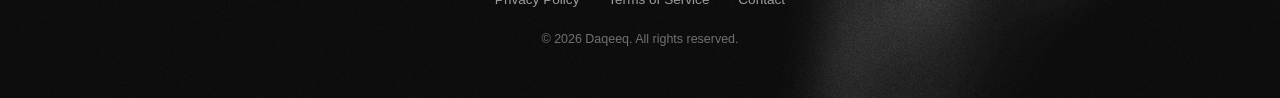
==== commit 7ea71ce1: "Performance overhaul: GPU-friendly background animation, optimized images - Replace animated SVG tur" ====
--- a/index.html
+++ b/index.html
@@ -14,7 +14,7 @@
   <link rel="preconnect" href="https://fonts.googleapis.com" />
   <link rel="preconnect" href="https://fonts.gstatic.com" crossorigin />
   <link href="https://api.fontshare.com/v2/css?f[]=satoshi@400,500,700,900&display=swap" rel="stylesheet" />
-  <link rel="stylesheet" href="/assets/css/style.css?v=5" />
+  <link rel="stylesheet" href="/assets/css/style.css?v=6" />
 </head>
 <body>
 
@@ -22,7 +22,7 @@
   <header class="nav" id="nav">
     <div class="nav__inner">
       <a href="#top" class="nav__brand" aria-label="Daqeeq home">
-        <img class="nav__logo" src="/assets/img/logo.png" alt="Daqeeq" />
+        <img class="nav__logo" src="/assets/img/logo-sm.png" alt="Daqeeq" width="168" height="168" />
       </a>
       <nav class="nav__links" aria-label="Primary">
         <a href="#products">Products</a>
@@ -38,19 +38,6 @@
   </header>
 
   <main id="top">
-
-    <!-- Shared SVG filter for the ethereal shadow effect -->
-    <svg width="0" height="0" style="position:absolute" aria-hidden="true" focusable="false">
-      <defs>
-        <filter id="ethereal">
-          <feTurbulence result="undulation" numOctaves="2" baseFrequency="0.0005,0.002" seed="0" type="turbulence" />
-          <feColorMatrix id="ethereal-hue" in="undulation" type="hueRotate" values="180" />
-          <feColorMatrix in="dist" result="circulation" type="matrix" values="4 0 0 0 1  4 0 0 0 1  4 0 0 0 1  1 0 0 0 0" />
-          <feDisplacementMap in="SourceGraphic" in2="circulation" scale="100" result="dist" />
-          <feDisplacementMap in="dist" in2="undulation" scale="100" result="output" />
-        </filter>
-      </defs>
-    </svg>
 
     <!-- ===== HERO ===== -->
     <section class="hero">
@@ -122,7 +109,7 @@
             </ul>
           </div>
           <div class="product__visual" data-reveal>
-            <img class="product__shot" src="/assets/img/app-review.png" alt="Daqeeq app showing a restaurant review with a Daqeeq Rating" loading="lazy" />
+            <img class="product__shot" src="/assets/img/app-review.webp" alt="Daqeeq app showing a restaurant review with a Daqeeq Rating" width="660" height="1390" loading="lazy" decoding="async" />
           </div>
         </article>
 
@@ -147,7 +134,7 @@
             <div class="mac">
               <div class="mac__screen">
                 <span class="mac__camera" aria-hidden="true"></span>
-                <img src="/assets/img/dashboard.png" alt="Daqeeq Business dashboard showing unified analytics" loading="lazy" />
+                <img src="/assets/img/dashboard.webp" alt="Daqeeq Business dashboard showing unified analytics" width="1280" height="764" loading="lazy" decoding="async" />
               </div>
               <div class="mac__base" aria-hidden="true"></div>
             </div>
@@ -259,7 +246,7 @@
     <footer class="footer">
     <div class="container footer__inner">
       <div class="footer__brand">
-        <img class="footer__logo" src="/assets/img/logo.png" alt="Daqeeq" />
+        <img class="footer__logo" src="/assets/img/logo-sm.png" alt="Daqeeq" width="168" height="168" loading="lazy" />
       </div>
       <p class="footer__tag">Built in Kuwait. Designed for the world.</p>
       <nav class="footer__links" aria-label="Legal">
@@ -272,6 +259,6 @@
     </footer>
   </div>
 
-  <script src="/assets/js/main.js?v=4" defer></script>
+  <script src="/assets/js/main.js?v=6" defer></script>
 </body>
 </html>
--- a/assets/css/style.css
+++ b/assets/css/style.css
@@ -52,7 +52,6 @@
   transform: translateY(36px);
   transition: opacity 0.9s var(--ease), transform 0.9s var(--ease);
   transition-delay: var(--d, 0s);
-  will-change: opacity, transform;
 }
 [data-reveal].in-view {
   opacity: 1;
@@ -173,13 +172,21 @@
   padding: 0.45rem 0.55rem 0.45rem 1.4rem;
   border-radius: 999px;
   background: rgba(17, 17, 17, 0.55);
-  backdrop-filter: blur(16px);
-  -webkit-backdrop-filter: blur(16px);
+  backdrop-filter: blur(12px);
+  -webkit-backdrop-filter: blur(12px);
   border: 1px solid rgba(248, 250, 251, 0.08);
   transition: background 0.4s var(--ease);
 }
 .nav.is-scrolled .nav__inner {
   background: rgba(17, 17, 17, 0.85);
+}
+/* backdrop blur repaints on every scroll frame — too costly on phones */
+@media (max-width: 760px) {
+  .nav__inner {
+    backdrop-filter: none;
+    -webkit-backdrop-filter: none;
+    background: rgba(17, 17, 17, 0.92);
+  }
 }
 .nav__brand {
   display: flex;
@@ -202,7 +209,11 @@
   .nav__links { display: none; }
 }
 
-/* ---------- Ethereal shadow effect (dark sections) ---------- */
+/* ---------- Ethereal shadow effect (dark sections) ----------
+   The silk texture is a pre-blurred alpha mask; motion is a slow
+   GPU-composited transform drift (the original animated SVG
+   displacement filter re-rendered the full section on the CPU
+   every frame and made mobile unusable). */
 .ethereal {
   position: absolute;
   inset: 0;
@@ -211,15 +222,21 @@
 }
 .ethereal__motion {
   position: absolute;
-  inset: -100px;
-  filter: url(#ethereal) blur(4px);
+  inset: -6%;
+  animation: ethereal-drift 38s ease-in-out infinite alternate;
+  will-change: transform;
+}
+@keyframes ethereal-drift {
+  0% { transform: translate3d(-2%, -1.5%, 0) scale(1.08); }
+  50% { transform: translate3d(1.5%, 1%, 0) scale(1.16); }
+  100% { transform: translate3d(-1%, 2%, 0) scale(1.1); }
 }
 .ethereal__shadow {
   width: 100%;
   height: 100%;
   background-color: rgba(128, 128, 128, 1);
-  mask-image: url("/assets/img/ethereal-mask.png");
-  -webkit-mask-image: url("/assets/img/ethereal-mask.png");
+  mask-image: url("/assets/img/ethereal-mask.webp");
+  -webkit-mask-image: url("/assets/img/ethereal-mask.webp");
   mask-size: cover;
   -webkit-mask-size: cover;
   mask-repeat: no-repeat;
@@ -230,13 +247,13 @@
 .ethereal__noise {
   position: absolute;
   inset: 0;
-  background-image: url("/assets/img/noise.png");
-  background-size: 240px;
+  background-image: url("/assets/img/noise-sm.png");
+  background-size: 154px;
   background-repeat: repeat;
   opacity: 0.5;
 }
 @media (prefers-reduced-motion: reduce) {
-  .ethereal__motion { filter: blur(4px); }
+  .ethereal__motion { animation: none; }
 }
 
 /* ---------- Smooth section transitions ----------
